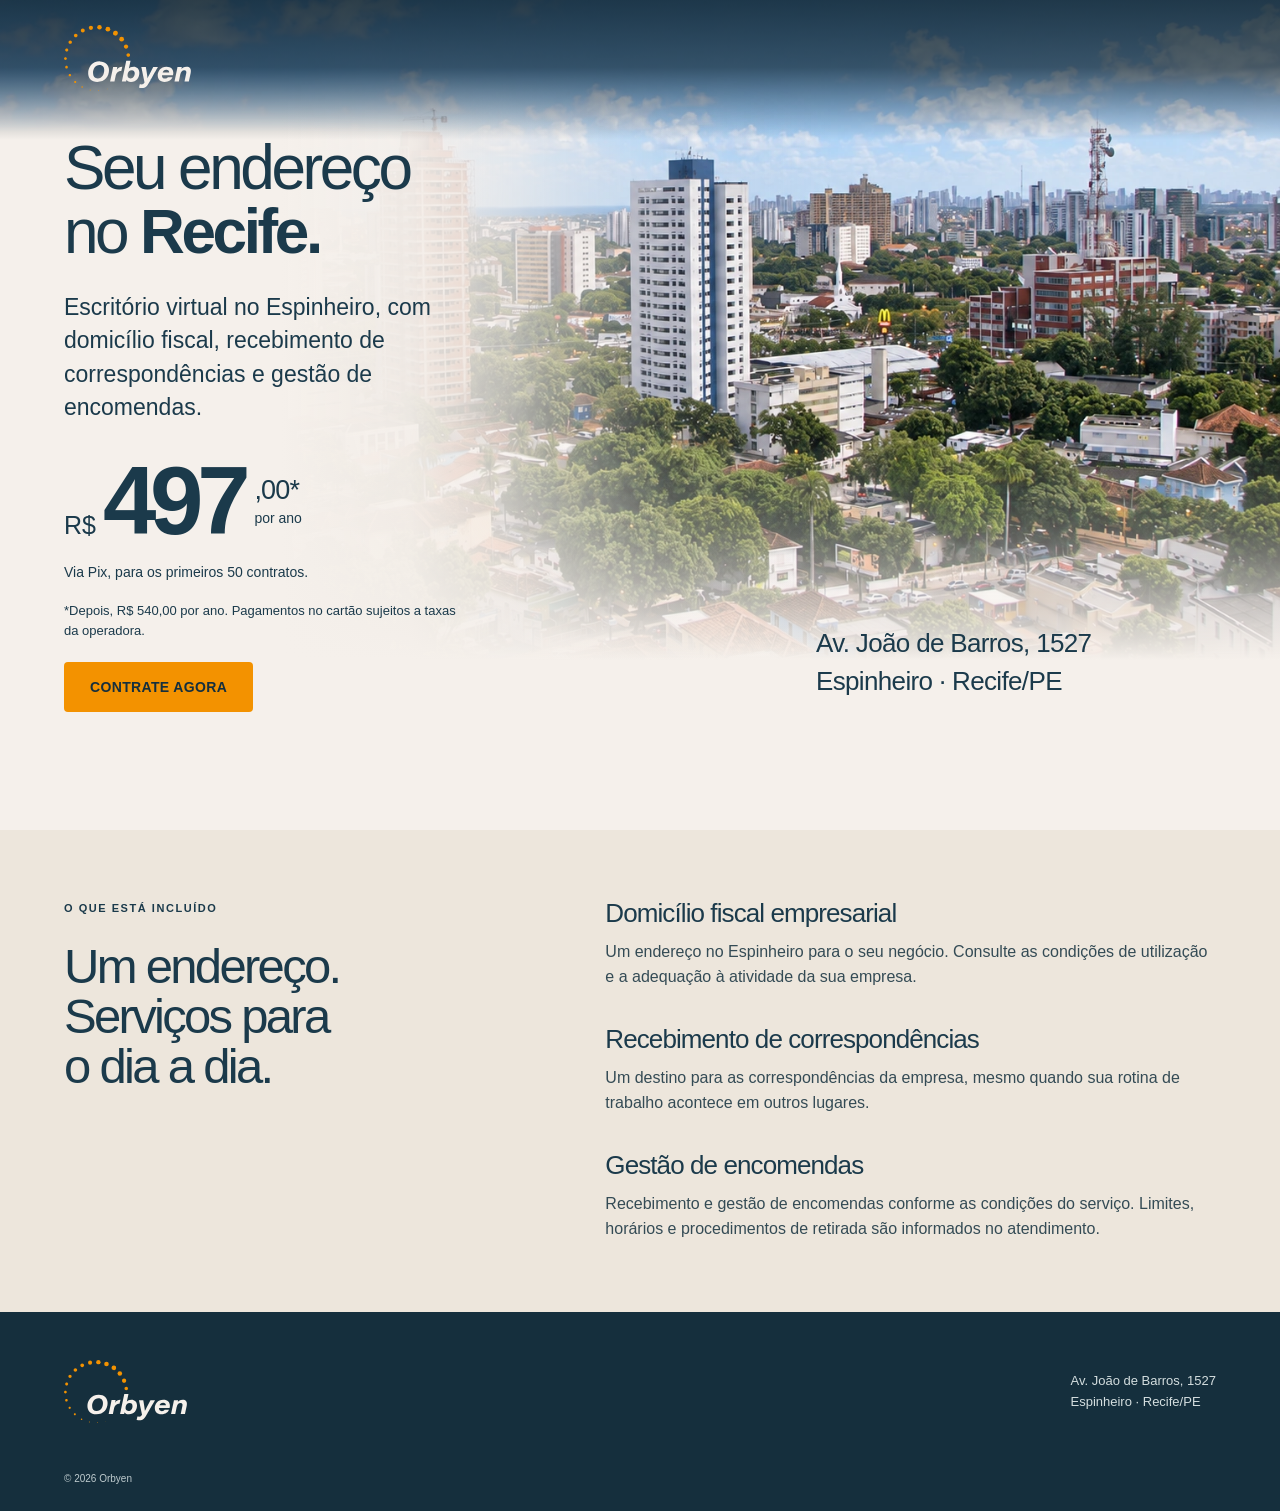
==== index.html @ 60a63a51 "v1" ====
<!doctype html>
<html lang="pt-BR">
<head>
  <meta charset="utf-8"><meta name="viewport" content="width=device-width, initial-scale=1">
  <meta name="description" content="Escritório virtual no Espinheiro, Recife. Domicílio fiscal empresarial, recebimento de correspondências e gestão de encomendas. Plano anual Orbyen por R$ 497,00 via Pix para os primeiros 50 contratos.">
  <title>Orbyen | Escritório virtual no Espinheiro, Recife</title>
  <link rel="icon" href="assets/arco.svg" type="image/svg+xml">
  <link rel="stylesheet" href="styles.css"><link rel="stylesheet" href="fundos.css"><script src="app.js" defer></script>
</head>
<body class="photo-page home-page">
<a class="skip-link" href="#conteudo">Ir para o conteúdo</a>
<header class="site-header">
  <div class="header-inner wrap">
    <a class="brand" href="index.html" aria-label="Orbyen, página inicial"><img src="assets/logo-orbyen.svg" alt="Orbyen" width="130" height="66"></a>
  </div>
</header>
<main id="conteudo">
  <section class="virtual-section photo-scene" id="virtual" aria-labelledby="titulo-virtual">
    <figure class="scene-image"><img src="assets/espinheiro-luz-dia.webp" alt="Panorama do Espinheiro com céu azul e árvores verdes, em edição de luz por IA sobre fotografia de acervo de 2006" width="1528" height="1029" fetchpriority="high"></figure>
    <div class="virtual-inner wrap">
    <div class="virtual-copy"><h1 id="titulo-virtual">Seu endereço<br>no <em>Recife.</em></h1><p class="section-lead">Escritório virtual no Espinheiro, com domicílio fiscal, recebimento de correspondências e gestão de encomendas.</p><div class="price" id="plano" aria-label="497 reais por ano"><span class="currency">R$</span><strong>497</strong><span class="price-end"><span>,00*</span><small>por ano</small></span></div><p class="offer-brief">Via Pix, para os primeiros 50 contratos.</p><p class="price-terms">*Depois, R$ 540,00 por ano. Pagamentos no cartão sujeitos a taxas da operadora.</p>
      <a class="button button-orange offer-cta" data-contact="contratar" href="https://wa.me/5581992944641?text=Ol%C3%A1%2C%20quero%20um%20endere%C3%A7o%20fiscal%20no%20Recife.%20Tenho%20interesse%20no%20escrit%C3%B3rio%20virtual%20da%20Orbyen%20no%20Espinheiro%20e%20no%20plano%20anual%20de%20R%24%20497%2C00%20via%20Pix.%20Gostaria%20de%20confirmar%20as%20condi%C3%A7%C3%B5es%20para%20contratar." target="_blank" rel="noopener noreferrer">CONTRATE AGORA</a>
    </div>
    <div class="address-caption"><p>Av. João de Barros, 1527<br>Espinheiro · Recife/PE</p></div>
    </div>
  </section>

<section class="content-section section-sand" id="servicos" aria-labelledby="titulo-servicos"><div class="content-layout wrap"><div><p class="eyebrow">O QUE ESTÁ INCLUÍDO</p><h2 id="titulo-servicos">Um endereço.<br>Serviços para<br>o dia a dia.</h2></div><div class="content-body editorial-items"><article class="editorial-item"><h3>Domicílio fiscal empresarial</h3><p>Um endereço no Espinheiro para o seu negócio. Consulte as condições de utilização e a adequação à atividade da sua empresa.</p></article><article class="editorial-item"><h3>Recebimento de correspondências</h3><p>Um destino para as correspondências da empresa, mesmo quando sua rotina de trabalho acontece em outros lugares.</p></article><article class="editorial-item"><h3>Gestão de encomendas</h3><p>Recebimento e gestão de encomendas conforme as condições do serviço. Limites, horários e procedimentos de retirada são informados no atendimento.</p></article></div></div></section>
</main>
<footer class="site-footer"><div class="footer-main wrap"><a href="index.html" class="footer-brand" aria-label="Orbyen, início"><img src="assets/logo-orbyen.svg" alt="Orbyen" width="130" height="66" loading="lazy"></a><p>Av. João de Barros, 1527<br>Espinheiro · Recife/PE</p></div><div class="footer-bottom wrap"><span>© 2026 Orbyen</span></div></footer>
</body></html>
---- styles.css ----
:root{--paper:#f5f0eb;--white:#fffdf9;--sand:#ede6dc;--ink:#1b3a4b;--deep:#152f3d;--orange:#f39200;--text:#344b55;--muted:#596c72;--space:clamp(24px,5vw,80px);--max:1320px}
*{box-sizing:border-box}html{scroll-behavior:smooth;scroll-padding-top:110px}body{margin:0;background:var(--paper);color:var(--ink);font-family:"Helvetica Neue",Helvetica,Arial,sans-serif;font-size:17px;line-height:1.6;-webkit-font-smoothing:antialiased}a{color:inherit;text-decoration:none}button{font:inherit}a,button,summary{-webkit-tap-highlight-color:transparent}a:focus-visible,button:focus-visible,summary:focus-visible{outline:3px solid var(--orange);outline-offset:6px}img{max-width:100%;height:auto;display:block}figure,p,h1,h2,h3{margin:0}p+p{margin-top:18px}h1,h2,h3{font-weight:500;line-height:1.03;letter-spacing:-.055em}em{font-style:normal;color:inherit}h1{font-size:clamp(46px,5.3vw,76px)}h2{font-size:clamp(42px,4.5vw,66px)}h3{font-size:30px;letter-spacing:-.035em}.wrap{width:calc(100% - var(--space)*2);max-width:var(--max);margin-inline:auto}.eyebrow{font-size:11px;font-weight:700;letter-spacing:.14em;line-height:1.5;margin-bottom:24px}.skip-link{position:fixed;left:16px;top:-100px;z-index:40;background:var(--paper);padding:12px 18px}.skip-link:focus{top:16px}.site-header{background:var(--ink);color:var(--paper);position:relative;z-index:20}.header-inner{min-height:112px;display:flex;align-items:center;justify-content:space-between;gap:32px}.brand{display:block;flex:0 0 128px}.brand img{width:128px;height:auto}.site-header nav{display:flex;align-items:center;gap:34px;font-size:13px;font-weight:500}.site-header nav>a:not(.nav-contact):hover{color:var(--orange)}.nav-contact{padding:13px 18px;border-radius:4px;background:var(--orange);color:var(--deep);display:flex;align-items:center;gap:24px}.menu-toggle{display:none}.intro{display:grid;grid-template-columns:1.3fr .7fr;gap:65px;align-items:end;padding-block:76px 74px}.intro .eyebrow{margin-bottom:24px}.intro h1 em{color:#8d5000}.intro-side{max-width:370px;margin-left:auto;padding-bottom:5px}.intro-side>p{font-size:18px;line-height:1.65}.text-links{margin-top:26px;display:flex;flex-wrap:wrap;gap:12px 24px;font-size:12px;font-weight:700}.text-links a{display:flex;gap:14px;align-items:center}.text-links a:hover,.inline-link:hover{text-decoration:underline;text-underline-offset:5px}.business-section{background:var(--ink);color:var(--paper);padding-block:56px 64px}.business-grid{display:grid;grid-template-columns:minmax(0,1.35fr) minmax(0,1fr);gap:64px;align-items:center}.city-figure img{height:474px;width:100%;object-fit:cover;object-position:49% 48%}.city-figure figcaption{color:#d4dedf}.business-copy .eyebrow{color:#ffc875;font-size:10px}.business-copy h2 em{color:var(--orange)}.business-copy>p:not(.eyebrow){margin-top:24px;font-size:16px;line-height:1.65;max-width:390px}.business-copy>p.body-small{font-size:14px;color:#d4dedf;margin-top:16px}.button{display:inline-flex;justify-content:center;align-items:center;gap:35px;min-height:52px;padding:14px 22px;border-radius:4px;font-size:13px;font-weight:700;line-height:1.35;transition:background .18s,transform .18s}.button span{font-size:19px;font-weight:400}.button:hover{transform:translateY(-2px)}.button-orange{background:var(--orange);color:var(--deep)}.button-orange:hover{background:#ffa51e}.button-dark{background:var(--ink);color:var(--white)}.button-dark:hover{background:#254f63}.button-outline{border:1px solid currentColor;background:transparent}.business-copy .button{margin-top:29px}figcaption{display:flex;justify-content:space-between;gap:10px;align-items:flex-start;font-size:9px;letter-spacing:.07em;line-height:1.5;margin-top:13px;color:var(--muted)}figcaption a{letter-spacing:0;text-align:right;text-decoration:underline;text-underline-offset:3px}.virtual-section{display:grid;grid-template-columns:minmax(0,1fr) minmax(0,1.15fr);gap:90px;align-items:center;padding-block:116px}.virtual-copy .eyebrow{color:#77501c}.virtual-copy h2 em{color:#9a5700}.section-lead{font-size:21px;line-height:1.45;margin-top:27px}.virtual-copy>p:not(.eyebrow):not(.price-terms):not(.offer-brief):not(.section-lead){margin-top:20px;font-size:15px;color:var(--text);max-width:365px}.neighborhood figure img{width:100%;height:378px;object-fit:cover;object-position:center 44%}.price{display:flex;align-items:baseline;gap:7px;margin-top:27px;line-height:1;color:var(--ink);font-variant-numeric:lining-nums}.price .currency{font-size:25px;font-weight:500}.price strong{font-size:82px;letter-spacing:-.065em;font-weight:600}.price-end{display:flex;align-self:center;flex-direction:column;gap:7px;margin-left:3px}.price-end>span{font-size:27px;letter-spacing:-.03em}.price-end small{font-size:14px}.offer-brief{font-size:12px;margin-top:12px}.virtual-copy .button{margin-top:27px}.price-terms{font-size:11px;line-height:1.65;color:var(--muted);max-width:380px;margin-top:17px}.address-caption{margin-top:33px;display:grid;grid-template-columns:1fr auto;gap:3px 20px}.address-caption .eyebrow{grid-column:1/-1;margin-bottom:10px;font-size:9px}.address-caption>p:not(.eyebrow){font-size:17px;line-height:1.5;letter-spacing:-.015em}.inline-link{font-size:12px;font-weight:600;display:inline-flex;align-items:center;gap:16px}.address-caption .inline-link{align-self:end}.about-section{background:var(--sand);padding-block:77px}.about-inner{display:grid;grid-template-columns:1fr 1.1fr;gap:95px;align-items:center}.about-inner h2{font-size:48px}.about-text>p{font-size:17px;color:var(--text);max-width:560px}.about-text p.clarification{font-size:13px;margin-top:29px;max-width:470px;color:#4f6269}.contact-section{display:grid;grid-template-columns:1fr 1fr;gap:100px;padding-block:100px}.contact-section h2{font-size:53px}.contact-section>div>p:not(.eyebrow){font-size:15px;max-width:330px;margin-top:24px}.contact-actions{display:flex;flex-direction:column;gap:16px;justify-content:center}.contact-option{padding:24px 29px;background:var(--sand);display:flex;justify-content:space-between;align-items:center;gap:20px;transition:background .18s}.contact-option:hover{background:#e4d9ca}.contact-option small{display:block;font-size:9px;font-weight:700;letter-spacing:.11em;margin-bottom:7px}.contact-option strong{font-size:23px;font-weight:500;letter-spacing:-.035em}.contact-option>span:last-child{font-size:27px}.contact-actions .contact-phone{font-size:12px;margin-top:4px;color:var(--muted)}.site-footer{background:var(--deep);color:var(--paper)}.footer-main{padding-block:48px;display:grid;grid-template-columns:1fr 1fr 1fr;gap:40px;align-items:center}.footer-brand{width:124px}.footer-main>p{font-size:13px;color:#d4dedf}.footer-links{justify-self:end;display:flex;flex-direction:column;gap:8px;font-size:12px;color:#d4dedf}.footer-links a:hover{color:var(--orange)}.footer-bottom{display:flex;justify-content:space-between;gap:20px;padding-block:0 24px;font-size:10px;color:#becbce}
/* Páginas de aprofundamento */
.breadcrumb{display:inline-block;margin-bottom:32px;font-size:12px;color:var(--muted)}.breadcrumb:hover{text-decoration:underline}.detail-hero{padding-block:46px 64px;display:grid;grid-template-columns:1.2fr .8fr;gap:70px;align-items:end}.detail-hero .breadcrumb{grid-column:1/-1;margin-bottom:-32px}.detail-hero h1{font-size:clamp(45px,5.4vw,78px)}.detail-hero .hero-support{font-size:19px;line-height:1.6;padding-bottom:5px}.detail-hero .button{margin-top:25px}.detail-panorama img{width:100%;height:420px;object-fit:cover;object-position:center 48%}.detail-panorama figcaption{margin-bottom:65px}.content-section{padding-block:70px}.content-layout{display:grid;grid-template-columns:.85fr 1.15fr;gap:90px}.content-layout h2{font-size:49px}.content-body p{max-width:640px}.editorial-items{display:flex;flex-direction:column;gap:36px}.editorial-item h3{font-size:26px;margin-bottom:12px}.editorial-item p{font-size:16px;color:var(--text)}.section-sand{background:var(--sand)}.process{display:grid;grid-template-columns:repeat(3,1fr);gap:48px;margin-top:44px}.process .step{font-size:12px;font-weight:700;color:#865321;display:block;margin-bottom:17px}.process h3{font-size:26px;margin-bottom:16px}.process p{font-size:15px;color:var(--text)}.sector-list{display:flex;gap:12px 22px;flex-wrap:wrap;margin-top:32px;font-size:14px;font-weight:600}.faq{margin-top:30px}.faq details{background:var(--sand);padding:22px 25px;margin-top:10px}.faq summary{cursor:pointer;font-size:17px;font-weight:500;list-style:none;display:flex;justify-content:space-between;gap:18px}.faq summary::-webkit-details-marker{display:none}.faq summary::after{content:'+';color:#845017;font-size:22px;line-height:1}.faq details[open] summary::after{content:'−'}.faq details p{margin-top:17px;font-size:15px;color:var(--text);max-width:680px}.plan-section{background:var(--ink);color:var(--paper);padding-block:70px}.plan-layout{display:grid;grid-template-columns:1fr 1fr;gap:90px;align-items:center}.plan-section h2{font-size:52px}.plan-section .eyebrow{color:#ffc875}.plan-section .price{color:var(--paper);margin-top:0}.plan-section .price strong{font-size:106px}.plan-section .price-terms{color:#d4dedf;font-size:13px;margin-top:22px;max-width:420px}.plan-section .button{margin-top:28px}.plan-section .offer-brief{font-size:14px}.address-panel{margin-top:30px}.address-panel>p{font-size:19px}.address-panel .inline-link{margin-top:18px}.page-end{padding-block:70px}.page-end-inner{display:flex;align-items:center;justify-content:space-between;gap:45px}.page-end h2{font-size:48px}.page-end p{margin-top:18px;max-width:520px}.page-end .button{flex-shrink:0}.credits-page{max-width:850px;padding-block:60px 90px}.credits-page h1{font-size:60px;margin-bottom:35px}.credits-page h2{font-size:30px;margin-top:40px;margin-bottom:18px}.credits-page p{font-size:16px}.credits-page a:not(.breadcrumb){text-decoration:underline;text-underline-offset:4px}.credits-page img{margin-top:24px;width:100%;height:230px;object-fit:cover}.notice{background:var(--sand);padding:25px;margin-top:40px;font-size:14px}
@media(min-width:1600px){.city-figure img{height:520px}.business-grid{gap:80px}.virtual-section{gap:110px}.neighborhood figure img{height:410px}}
@media(max-width:1050px){:root{--space:32px}.site-header nav{gap:22px;font-size:12px}.intro{gap:40px;grid-template-columns:1.25fr .75fr}.intro h1{font-size:57px}.intro-side>p{font-size:16px}.business-grid{gap:38px}.business-copy h2{font-size:52px}.city-figure img{height:470px}.virtual-section{gap:50px}.virtual-copy h2{font-size:52px}.neighborhood figure img{height:340px}.address-caption{display:block}.address-caption .inline-link{margin-top:17px}.about-inner{gap:50px}.contact-section{gap:50px}.detail-hero{gap:40px}.detail-hero h1{font-size:60px}.content-layout{gap:50px}.plan-layout{gap:50px}.footer-main{grid-template-columns:.7fr 1fr 1fr}}
@media(max-width:760px){:root{--space:24px}html{scroll-padding-top:24px}.header-inner{min-height:90px;gap:20px}.brand,.brand img{width:108px;flex-basis:108px}.menu-toggle{display:flex;align-items:center;gap:27px;padding:10px 0 10px 16px;background:none;color:var(--paper);border:0;font-size:13px;cursor:pointer}.menu-toggle span{font-size:27px;line-height:1}.site-header nav{display:none;position:absolute;top:90px;left:0;right:0;padding:22px var(--space) 30px;background:var(--ink);flex-direction:column;align-items:stretch;gap:0;box-shadow:0 16px 20px #152f3d1a}.site-header nav.is-open{display:flex}.site-header nav>a{padding:15px 0;font-size:16px}.site-header nav>a.nav-contact{padding:16px 20px;margin-top:10px;justify-content:space-between}.intro{display:block;padding-block:43px 42px}.intro h1{font-size:clamp(42px,9.8vw,62px);letter-spacing:-.055em}.intro .eyebrow{font-size:9px;margin-bottom:18px}.intro-side{max-width:none;margin-top:26px}.intro-side>p{font-size:15px;line-height:1.6;max-width:430px}.text-links{font-size:11px;margin-top:20px;gap:12px 22px}.business-section{padding-block:32px 42px}.business-grid{display:flex;flex-direction:column;gap:26px;align-items:stretch}.city-figure{order:2}.business-copy{order:1}.business-copy .eyebrow{font-size:9px;margin-bottom:18px}.business-copy h2{font-size:49px}.business-copy h2 br:nth-child(2){display:none}.business-copy>p:not(.eyebrow){font-size:15px;max-width:100%;margin-top:21px}.business-copy>p.body-small{font-size:13px;margin-top:13px}.business-copy .button{margin-top:25px}.city-figure img{height:250px;object-position:50% 47%}figcaption{font-size:8px;gap:15px;margin-top:10px}.button{min-height:50px;font-size:12px;padding:14px 18px;gap:25px}.virtual-section{display:flex;flex-direction:column;gap:39px;padding-block:58px;align-items:stretch}.virtual-copy h2{font-size:49px}.virtual-copy .eyebrow{font-size:9px;margin-bottom:18px}.section-lead{font-size:20px;margin-top:23px;max-width:400px}.virtual-copy>p:not(.eyebrow):not(.price-terms):not(.offer-brief):not(.section-lead){max-width:400px;font-size:15px}.price strong{font-size:77px}.price .currency{font-size:23px}.price-end>span{font-size:25px}.price-terms{max-width:380px}.neighborhood figure img{height:260px;object-position:center 46%}.address-caption{margin-top:25px}.address-caption>p:not(.eyebrow){font-size:19px}.address-caption .inline-link{margin-top:16px}.about-section{padding-block:51px}.about-inner{display:block}.about-inner h2{font-size:43px}.about-inner h2 br:nth-child(2){display:none}.about-text{margin-top:28px}.about-text>p{font-size:16px}.about-text p.clarification{font-size:13px;margin-top:23px}.contact-section{display:block;padding-block:57px}.contact-section h2{font-size:46px}.contact-section>div>p:not(.eyebrow){font-size:14px;margin-top:21px}.contact-actions{margin-top:30px;gap:12px}.contact-option{padding:22px}.contact-option strong{font-size:23px}.contact-option small{font-size:8px}.contact-actions .contact-phone{font-size:11px}.footer-main{grid-template-columns:1fr;gap:30px;padding-block:37px}.footer-brand{width:112px}.footer-links{justify-self:start;font-size:12px}.footer-main>p{font-size:13px}.footer-bottom{flex-direction:column;gap:7px;padding-block:0 27px;font-size:9px}.eyebrow{margin-bottom:18px}.detail-hero{display:block;padding-block:27px 38px}.detail-hero .breadcrumb{display:inline-block;margin-bottom:32px}.detail-hero h1{font-size:48px}.detail-hero .hero-support{margin-top:28px;font-size:16px}.detail-panorama img{height:240px}.detail-panorama figcaption{margin-bottom:15px}.content-section{padding-block:49px}.content-layout{display:block}.content-layout h2{font-size:40px}.content-body{margin-top:30px}.editorial-items{gap:30px}.editorial-item h3{font-size:25px}.editorial-item p{font-size:15px}.process{grid-template-columns:1fr;gap:30px;margin-top:33px}.process .step{margin-bottom:12px}.process h3{font-size:26px;margin-bottom:12px}.sector-list{font-size:13px;gap:12px 20px}.faq details{padding:19px}.faq summary{font-size:16px}.faq details p{font-size:14px}.plan-section{padding-block:50px}.plan-layout{display:block}.plan-section h2{font-size:43px}.plan-details{margin-top:36px}.plan-section .price strong{font-size:93px}.plan-section .offer-brief{font-size:13px}.plan-section .price-terms{font-size:12px}.page-end{padding-block:50px}.page-end-inner{display:block}.page-end h2{font-size:43px}.page-end p{font-size:15px}.page-end .button{margin-top:26px}.credits-page{padding-block:35px 60px}.credits-page h1{font-size:44px}.credits-page h2{font-size:27px}.credits-page img{height:180px}}
/* Refinamentos da primeira revisão visual: cor de marca e sequência de leitura. */
.intro h1 em,.virtual-copy h2 em{color:var(--ink)}
.virtual-copy .eyebrow{color:var(--ink)}
.business-copy .eyebrow,.plan-section .eyebrow{color:var(--orange)}
.site-header nav a[aria-current="page"]{color:var(--orange)}
figcaption{font-size:10px}
.price-terms{font-size:12px}
.hero-support .hero-offer{font-size:38px;font-weight:500;line-height:1.2;letter-spacing:-.04em;margin-top:24px}
.hero-offer span{font-size:19px;font-weight:400;margin-left:4px;letter-spacing:-.015em}
.hero-support .hero-offer-terms{font-size:12px;line-height:1.6;max-width:380px;margin-top:9px;color:var(--muted)}
@media(max-width:760px){
  .business-grid{gap:0}
  .business-copy{display:contents}
  .business-copy .eyebrow{order:0;margin-bottom:18px}
  .business-copy h2{order:1;margin-bottom:25px}
  .business-copy h2 br:nth-child(2),.about-inner h2 br:nth-child(2){display:initial}
  .city-figure{order:2;margin-bottom:3px}
  .business-copy>p:not(.eyebrow){order:3}
  .business-copy>p.body-small{order:4}
  .business-copy .button{order:5;align-self:flex-start}
  #virtual{gap:0}
  #virtual .virtual-copy,#virtual .neighborhood{display:contents}
  #virtual .eyebrow{order:0}
  #virtual h2{order:1;margin-bottom:28px}
  #virtual .neighborhood figure{order:2}
  #virtual .section-lead{order:3;margin-top:25px}
  #virtual .virtual-copy>p:not(.eyebrow):not(.section-lead):not(.offer-brief):not(.price-terms){order:4}
  #virtual .price{order:5}
  #virtual .offer-brief{order:6}
  #virtual .button{order:7;align-self:flex-start}
  #virtual .price-terms{order:8}
  #virtual .address-caption{order:9;margin-top:33px}
  figcaption{font-size:9px}
}
@media(prefers-reduced-motion:reduce){html{scroll-behavior:auto}*,*::before,*::after{transition:none!important;animation:none!important}}
/* Controles apenas em texto, sem setas, símbolos ou movimento decorativo. */
.button:hover{transform:none}
.faq summary::after{content:'Ler resposta';font-size:12px;line-height:1.5;color:var(--ink);font-weight:400;min-width:85px;text-align:right}
.faq details[open] summary::after{content:'Fechar resposta'}
.menu-toggle{min-width:88px;justify-content:flex-end}
.contact-option>span:last-child{font-size:inherit}
---- fundos.css ----
/* Revisão visual: fotografia em escala de página, com contraste localizado. */
.photo-page .site-header{position:absolute;inset:0 0 auto;background:transparent}
.photo-page .header-inner{min-height:116px}
.photo-page .site-header nav{font-size:14px;text-shadow:0 1px 9px #10263080}
.photo-page .nav-contact{text-shadow:none}
.photo-scene{position:relative;isolation:isolate;background:var(--deep);color:var(--paper)}
.scene-image{position:absolute;inset:0;z-index:-1;overflow:hidden}
.scene-image img{position:absolute;inset:0;width:100%;height:100%;max-width:none;object-fit:cover;object-position:50% 50%}
.scene-image::after{content:"";position:absolute;inset:0;background:linear-gradient(180deg,rgba(10,29,39,.79),rgba(10,29,39,.06) 35%,rgba(10,29,39,.64) 53%,rgba(10,29,39,.94)),linear-gradient(90deg,rgba(10,29,39,.46),transparent 75%)}
.scene-image figcaption{position:absolute;bottom:23px;left:0;right:0;z-index:1;margin-block:0;color:#f5f0eb;font-size:10px;letter-spacing:.09em}
.scene-image figcaption a{color:#f5f0eb;letter-spacing:0}
.photo-scene .eyebrow{color:var(--paper);font-size:11px}
.photo-scene em{color:var(--orange)}
.photo-scene .button-dark{background:var(--orange);color:var(--deep)}
.photo-scene .button-dark:hover{background:#ffa51e}
.photo-scene .button{font-size:14px;min-height:54px}
.photo-scene p,.photo-scene h1,.photo-scene h2{text-shadow:0 2px 14px #0a1d272e}

/* Abertura institucional: a cidade dá contexto às duas frentes. */
.intro.photo-scene{display:flex;align-items:flex-end;min-height:780px;min-height:max(740px,91svh);padding:185px 0 100px}
.intro-inner{display:grid;grid-template-columns:minmax(0,1.7fr) minmax(0,.8fr);gap:64px;align-items:end}
.intro.photo-scene h1{font-size:clamp(58px,6.1vw,92px);line-height:1.04;letter-spacing:-.06em}
.intro.photo-scene h1 em{color:var(--orange)}
.intro.photo-scene .eyebrow{margin-bottom:28px}
.intro.photo-scene .intro-side{max-width:350px;padding-bottom:7px;margin-left:0}
.intro.photo-scene .intro-side>p{font-size:20px;line-height:1.6}
.intro.photo-scene .text-links{flex-direction:column;gap:16px;font-size:13px;margin-top:30px;align-items:flex-start}
.intro.photo-scene .text-links a{gap:23px}
.intro.photo-scene .text-links a span{color:var(--orange);font-size:19px}

/* Um intervalo editorial entre as duas grandes fotografias. */
.home-page .business-section{background:var(--paper);color:var(--ink);padding-block:100px 104px}
.home-page .business-grid{display:block}
.home-page .business-copy{display:grid;grid-template-columns:1.1fr 1fr;gap:110px;align-items:end}
.home-page .business-copy .eyebrow{color:var(--ink);font-size:11px}
.home-page .business-copy h2{font-size:clamp(54px,5.2vw,76px)}
.home-page .business-copy h2 em{color:var(--ink)}
.home-page .business-support{max-width:460px;padding-bottom:5px}
.home-page .business-support>p{font-size:23px;line-height:1.5}
.home-page .business-support .body-small{font-size:17px;color:var(--muted);margin-top:23px}
.home-page .business-support .button{margin-top:32px;font-size:14px}

/* Espinheiro: foto de bairro, oferta e endereço no mesmo campo visual. */
.home-page #virtual{display:block;padding:90px 0 100px;min-height:830px}
.home-page #virtual .scene-image img{object-position:center 48%}
.home-page #virtual .scene-image::after{background:linear-gradient(90deg,rgba(10,29,39,.94),rgba(10,29,39,.84) 33%,rgba(10,29,39,.2) 78%),linear-gradient(0deg,rgba(10,29,39,.85),transparent 70%)}
.virtual-inner{display:grid;grid-template-columns:1.15fr .85fr;gap:110px;align-items:end}
.home-page #virtual .virtual-copy{display:block;max-width:560px}
.home-page #virtual .virtual-copy h2{font-size:clamp(52px,5.1vw,74px);margin-bottom:0}
.home-page #virtual .virtual-copy h2 em{color:var(--orange)}
.home-page #virtual .virtual-copy .eyebrow{color:var(--paper)}
.home-page #virtual .section-lead{font-size:23px;line-height:1.45;max-width:450px;margin-top:27px}
.home-page #virtual .virtual-copy>p:not(.eyebrow):not(.price-terms):not(.offer-brief):not(.section-lead){font-size:17px;color:var(--paper);max-width:420px;margin-top:22px}
.home-page #virtual .price{color:var(--orange);margin-top:29px}
.home-page #virtual .price strong{font-size:96px}
.home-page #virtual .offer-brief{font-size:14px}
.home-page #virtual .price-terms{font-size:13px;max-width:405px;color:#e4e9e8;line-height:1.6}
.home-page #virtual .address-caption{display:block;margin:0 0 12px;max-width:380px}
.home-page #virtual .address-caption .eyebrow{color:var(--paper);font-size:10px;margin-bottom:16px}
.home-page #virtual .address-caption>p:not(.eyebrow){font-size:26px;line-height:1.45;letter-spacing:-.025em}
.home-page #virtual .address-caption .inline-link{margin-top:23px;font-size:13px}
.home-page .about-section{background:var(--paper);padding-block:94px}
.home-page .contact-section{padding-block:70px 100px}
.home-page .contact-option{background:var(--ink);color:var(--paper)}
.home-page .contact-option:hover{background:#254f63}
.home-page .contact-option>span:last-child{color:var(--orange)}

/* As aberturas de produto seguem a mesma linguagem da página inicial. */
.detail-hero.photo-scene{display:flex;align-items:flex-end;padding:230px 0 110px;min-height:790px;min-height:max(790px,92svh)}
.detail-inner{display:grid;grid-template-columns:minmax(0,1.55fr) minmax(0,1fr);column-gap:80px;align-items:end}
.detail-hero.photo-scene .breadcrumb{position:absolute;top:157px;color:var(--paper);margin-bottom:0;justify-self:start}
.detail-hero.photo-scene h1{font-size:clamp(52px,5.25vw,78px);line-height:1.05}
.detail-hero.photo-scene .hero-support{font-size:19px;line-height:1.65;max-width:420px}
.detail-hero.photo-scene .hero-offer{color:var(--orange);font-size:49px;line-height:1.2;margin-top:25px}
.detail-hero.photo-scene .hero-offer span{font-size:21px;color:var(--paper)}
.detail-hero.photo-scene .hero-offer-terms{color:#e4e9e8;font-size:13px;max-width:360px;margin-top:13px}
.office-page .detail-hero.photo-scene .scene-image::after{background:linear-gradient(180deg,rgba(10,29,39,.82),rgba(10,29,39,.25) 27%,rgba(10,29,39,.83) 80%,rgba(10,29,39,.92)),linear-gradient(90deg,rgba(10,29,39,.61),rgba(10,29,39,.13))}
.office-page .detail-inner{grid-template-columns:minmax(0,1.3fr) minmax(0,.85fr)}
.office-page .detail-hero.photo-scene h1{font-size:clamp(48px,4.8vw,71px)}
.office-address{padding-block:90px;display:grid;grid-template-columns:1.1fr 1fr;gap:90px;align-items:center}
.office-address h2{font-size:58px}
.office-address .section-lead{max-width:430px;font-size:19px}
.office-address .address-panel{margin-top:0}
.office-address .address-panel>p{font-size:30px;line-height:1.5;letter-spacing:-.035em}
.office-address .inline-link{margin-top:25px}

@media(min-width:1600px){
  .intro.photo-scene{padding-bottom:125px;min-height:min(950px,92svh)}
  .intro-inner{grid-template-columns:1.8fr .8fr}
  .home-page #virtual{padding-block:110px 120px}
  .detail-hero.photo-scene{padding-top:230px}
}
@media(max-width:1100px) and (min-width:761px){
  .photo-page .site-header nav{font-size:12px;gap:20px}
  .intro-inner{grid-template-columns:1.4fr 1fr;gap:40px}
  .intro.photo-scene h1{font-size:59px}
  .intro.photo-scene .intro-side>p{font-size:18px}
  .home-page .business-copy{gap:60px}
  .virtual-inner{gap:60px;grid-template-columns:1.2fr .8fr}
  .home-page #virtual .virtual-copy h2{font-size:55px}
  .home-page #virtual .address-caption>p:not(.eyebrow){font-size:22px}
  .detail-inner{column-gap:35px;grid-template-columns:1.2fr 1fr}
  .detail-hero.photo-scene h1{font-size:51px}
  .office-page .detail-hero.photo-scene h1{font-size:49px}
  .office-page .detail-inner{column-gap:32px;grid-template-columns:1.1fr 1fr}
  .detail-hero.photo-scene .hero-support{font-size:17px}
}
@media(max-width:760px){
  .photo-page .header-inner{min-height:90px}
  .photo-page .site-header nav{text-shadow:none}
  .photo-page .site-header nav.is-open{background:var(--deep)}
  .photo-scene .scene-image figcaption{font-size:9px;bottom:20px;letter-spacing:.04em;align-items:end;gap:20px}
  .scene-image figcaption a{max-width:53%}
  .intro.photo-scene{min-height:780px;min-height:max(720px,96svh);padding:165px 0 82px;align-items:flex-end}
  .intro.photo-scene .scene-image img{object-position:43% 48%}
  .intro.photo-scene .scene-image::after{background:linear-gradient(180deg,rgba(10,29,39,.76),rgba(10,29,39,.12) 24%,rgba(10,29,39,.8) 50%,rgba(10,29,39,.94))}
  .intro-inner{display:block}
  .intro.photo-scene h1{font-size:clamp(40px,11.3vw,67px);line-height:1.06;letter-spacing:-.058em}
  .intro.photo-scene .eyebrow{font-size:10px;margin-bottom:21px}
  .intro.photo-scene .intro-side{max-width:430px;margin-top:30px;padding:0}
  .intro.photo-scene .intro-side>p{font-size:17px;line-height:1.6}
  .intro.photo-scene .text-links{margin-top:25px;font-size:13px;gap:12px}
  .home-page .business-section{padding-block:60px 64px}
  .home-page .business-copy{display:block}
  .home-page .business-copy .eyebrow{font-size:10px}
  .home-page .business-copy h2{font-size:clamp(47px,11vw,65px);margin:0}
  .home-page .business-copy h2 br:nth-child(2){display:initial}
  .home-page .business-support{margin-top:28px;max-width:500px}
  .home-page .business-support>p{font-size:20px}
  .home-page .business-support .body-small{font-size:16px;margin-top:20px}
  .home-page .business-support .button{margin-top:27px}
  .home-page #virtual{padding:65px 0 85px;min-height:0}
  .virtual-inner{display:block}
  .home-page #virtual .scene-image img{object-position:62% center}
  .home-page #virtual .scene-image::after{background:linear-gradient(90deg,rgba(10,29,39,.92),rgba(10,29,39,.76)),linear-gradient(0deg,rgba(10,29,39,.42),transparent 75%)}
  .home-page #virtual .virtual-copy{display:block}
  .home-page #virtual .virtual-copy h2{font-size:clamp(43px,11.4vw,65px);margin:0}
  .home-page #virtual .virtual-copy .eyebrow{font-size:10px}
  .home-page #virtual .section-lead{font-size:21px;margin-top:26px}
  .home-page #virtual .virtual-copy>p:not(.eyebrow):not(.price-terms):not(.offer-brief):not(.section-lead){font-size:16px;margin-top:20px}
  .home-page #virtual .price strong{font-size:86px}
  .home-page #virtual .offer-brief{font-size:13px}
  .home-page #virtual .price-terms{font-size:12px;max-width:370px}
  .home-page #virtual .address-caption{display:block;margin:48px 0 0}
  .home-page #virtual .address-caption>p:not(.eyebrow){font-size:24px}
  .home-page #virtual .address-caption .inline-link{font-size:12px;margin-top:19px}
  .home-page .about-section{padding-block:57px}
  .home-page .contact-section{padding-block:20px 62px}
  .detail-hero.photo-scene{display:block;padding:122px 0 85px;min-height:790px}
  .detail-inner,.office-page .detail-inner{display:block}
  .detail-hero.photo-scene .breadcrumb{position:static;display:inline-block;margin-bottom:50px;font-size:12px}
  .detail-hero.photo-scene .eyebrow{font-size:9px}
  .detail-hero.photo-scene h1{font-size:clamp(40px,10.2vw,63px);line-height:1.08}
  .office-page .detail-hero.photo-scene h1{font-size:clamp(37px,9.4vw,61px)}
  .detail-hero.photo-scene .hero-support{font-size:17px;margin-top:30px;max-width:480px}
  .detail-hero.photo-scene .hero-offer{font-size:46px;margin-top:25px}
  .detail-hero.photo-scene .hero-offer-terms{font-size:12px;max-width:380px}
  .detail-hero.photo-scene .scene-image::after{background:linear-gradient(180deg,rgba(10,29,39,.79),rgba(10,29,39,.76) 25%,rgba(10,29,39,.88) 60%,rgba(10,29,39,.94))}
  .office-page .detail-hero.photo-scene .scene-image::after{background:linear-gradient(180deg,rgba(10,29,39,.8),rgba(10,29,39,.74) 22%,rgba(10,29,39,.88) 65%,rgba(10,29,39,.94))}
  .detail-hero.photo-scene .scene-image img{object-position:43% center}
  .office-address{display:block;padding-block:57px}
  .office-address h2{font-size:43px}
  .office-address .section-lead{font-size:18px}
  .office-address .address-panel{margin-top:35px}
  .office-address .address-panel>p{font-size:26px}
}
@media(max-width:360px){
  .photo-scene .button{font-size:12px;padding:14px 16px;gap:20px}
  .intro.photo-scene h1{font-size:39px}
  .home-page #virtual .virtual-copy h2{font-size:42px}
  .detail-hero.photo-scene h1{font-size:36px}
  .office-page .detail-hero.photo-scene h1{font-size:33px}
}

/* Revisão de luz: retirar o véu azul, preservar cor e luz das fotografias. */
.photo-page .site-header{position:relative;background:var(--ink)}
.photo-page .site-header nav{text-shadow:none}
.photo-scene{background:var(--paper);color:var(--ink)}
.photo-scene p,.photo-scene h1,.photo-scene h2{text-shadow:none}
.photo-scene .eyebrow,.photo-scene em,.intro.photo-scene h1 em{color:var(--ink)}
.intro.photo-scene{min-height:max(660px,80svh);padding-top:155px}
.detail-hero.photo-scene{min-height:max(690px,80svh);padding-top:180px}
.detail-hero.photo-scene .breadcrumb{top:35px;color:var(--ink);background:rgba(245,240,235,.94);padding:8px 12px}
.intro.photo-scene .scene-image img,.companies-page .detail-hero .scene-image img{object-position:center 40%;transform:none}
.photo-scene .scene-image::after,.office-page .detail-hero.photo-scene .scene-image::after{
  background:linear-gradient(0deg,rgba(245,240,235,.99),rgba(245,240,235,.97) 29%,rgba(245,240,235,.85) 43%,rgba(245,240,235,.23) 63%,transparent 79%);
}
.photo-scene .scene-image figcaption,.photo-scene .scene-image figcaption a{color:var(--ink)}
.detail-hero.photo-scene .hero-offer,.detail-hero.photo-scene .hero-offer span,.detail-hero.photo-scene .hero-offer-terms{color:var(--ink)}
.home-page #virtual .scene-image img,.office-page .detail-hero .scene-image img{object-position:center bottom;transform:scale(1.22);transform-origin:center bottom}
.home-page #virtual .scene-image::after{
  background:linear-gradient(90deg,rgba(245,240,235,.97),rgba(245,240,235,.93) 38%,rgba(245,240,235,.15) 74%,transparent),linear-gradient(0deg,rgba(245,240,235,.99),rgba(245,240,235,.96) 21%,transparent 46%);
}
.home-page #virtual .virtual-copy h2 em,.home-page #virtual .virtual-copy .eyebrow,.home-page #virtual .price,.home-page #virtual .price-terms,.home-page #virtual .address-caption .eyebrow{color:var(--ink)}
.home-page #virtual .virtual-copy>p:not(.eyebrow):not(.price-terms):not(.offer-brief):not(.section-lead){color:var(--ink)}
.home-page .contact-option>span:last-child{color:inherit;font-size:inherit}
@media(min-width:761px){
  .office-page .detail-hero.photo-scene .scene-image::after{background:linear-gradient(0deg,rgba(245,240,235,.99),rgba(245,240,235,.97) 36%,rgba(245,240,235,.85) 57%,rgba(245,240,235,.23) 72%,transparent 88%)}
}
@media(max-width:760px){
  .intro.photo-scene{min-height:700px;padding-top:190px}
  .intro.photo-scene .scene-image img,.companies-page .detail-hero .scene-image img{object-position:48% 40%;transform:scale(1.1);transform-origin:center center}
  .intro.photo-scene .scene-image::after{background:linear-gradient(0deg,rgba(245,240,235,.99),rgba(245,240,235,.97) 41%,rgba(245,240,235,.82) 57%,transparent 82%)}
  .detail-hero.photo-scene{padding-top:235px;min-height:810px}
  .detail-hero.photo-scene .breadcrumb{position:absolute;top:25px;margin:0}
  .detail-hero.photo-scene .scene-image::after,.office-page .detail-hero.photo-scene .scene-image::after{background:linear-gradient(0deg,rgba(245,240,235,.99),rgba(245,240,235,.97) 51%,rgba(245,240,235,.84) 68%,transparent 89%)}
  .home-page #virtual{padding-top:195px}
  .home-page #virtual .scene-image::after{background:linear-gradient(0deg,rgba(245,240,235,.99),rgba(245,240,235,.96) 68%,rgba(245,240,235,.88) 82%,transparent 100%)}
}

/* Abertura: texto acompanha a área do mar; edifícios permanecem livres. */
.home-page .site-header{position:absolute;inset:0 0 auto;background:transparent}
.home-page .site-header nav,.home-page .menu-toggle{text-shadow:0 1px 9px rgba(12,32,43,.7)}
.home-page .site-header .nav-contact{text-shadow:none}
.home-page .intro.photo-scene{min-height:max(740px,90svh);padding:290px 0 112px}
.home-page .intro-inner{grid-template-columns:52% 48%;gap:0;align-items:start}
.home-page .intro-title,.home-page .intro-side{grid-column:2}
.home-page .intro.photo-scene h1{font-size:clamp(48px,4.5vw,72px);line-height:1.06;letter-spacing:-.055em}
.home-page .intro.photo-scene .intro-side{max-width:450px;margin:25px 0 0;padding:0}
.home-page .intro.photo-scene .intro-side>p{font-size:18px;line-height:1.6}
.home-page .intro.photo-scene .text-links{flex-direction:row;gap:18px 28px;margin-top:25px;font-size:13px}
.home-page .intro.photo-scene .scene-image img{object-position:center 40%;transform:none}
.home-page .intro.photo-scene .scene-image::before{content:"";position:absolute;inset:0 0 auto;height:190px;z-index:1;background:linear-gradient(180deg,rgba(12,32,43,.64),rgba(12,32,43,.26) 55%,transparent);pointer-events:none}
.home-page .intro.photo-scene .scene-image::after{background:radial-gradient(ellipse 66% 76% at 96% 93%,rgba(245,240,235,.98),rgba(245,240,235,.94) 37%,rgba(245,240,235,.75) 62%,rgba(245,240,235,.18) 83%,transparent 100%)}
.home-page .intro .scene-image figcaption{bottom:25px;color:var(--paper);text-shadow:0 1px 4px rgba(12,32,43,.95)}
.home-page .intro .scene-image figcaption a{color:var(--ink);text-shadow:none}
@media(min-width:761px) and (max-width:1100px){
  .home-page .intro.photo-scene{min-height:max(720px,90svh);padding-bottom:105px}
  .home-page .intro-inner{grid-template-columns:45% 55%}
  .home-page .intro.photo-scene h1{font-size:clamp(39px,4.6vw,51px)}
  .home-page .intro.photo-scene .intro-side>p{font-size:17px}
  .home-page .intro.photo-scene .scene-image::after{background:radial-gradient(ellipse 85% 76% at 96% 93%,rgba(245,240,235,.98),rgba(245,240,235,.94) 37%,rgba(245,240,235,.75) 62%,rgba(245,240,235,.18) 83%,transparent 100%)}
  .home-page #virtual .scene-image::after{background:linear-gradient(90deg,rgba(245,240,235,.97),rgba(245,240,235,.93) 38%,rgba(245,240,235,.15) 74%,transparent),linear-gradient(0deg,rgba(245,240,235,.99),rgba(245,240,235,.96) 33%,transparent 58%)}
  .companies-page .detail-hero.photo-scene .scene-image::after{background:linear-gradient(0deg,rgba(245,240,235,.99),rgba(245,240,235,.97) 29%,rgba(245,240,235,.9) 52%,rgba(245,240,235,.23) 70%,transparent 85%)}
  .office-page .detail-hero.photo-scene .scene-image::after{background:linear-gradient(0deg,rgba(245,240,235,.99),rgba(245,240,235,.97) 36%,rgba(245,240,235,.94) 57%,rgba(245,240,235,.23) 75%,transparent 90%)}
}
@media(max-width:760px){
  .home-page .intro.photo-scene{min-height:max(760px,100svh);padding:360px 0 96px}
  .home-page .intro-inner{display:block}
  .home-page .intro.photo-scene h1{font-size:clamp(36px,9.7vw,61px);line-height:1.07}
  .home-page .intro.photo-scene .intro-side{max-width:450px;margin-top:23px}
  .home-page .intro.photo-scene .intro-side>p{font-size:16px;line-height:1.6}
  .home-page .intro.photo-scene .text-links{gap:15px 25px;margin-top:24px;font-size:13px}
  .home-page .intro.photo-scene .scene-image img{object-position:72% center;transform:none}
  .home-page .intro.photo-scene .scene-image::after{background:linear-gradient(0deg,rgba(245,240,235,.97),rgba(245,240,235,.9) 22%,rgba(245,240,235,.73) 43%,rgba(245,240,235,.12) 62%,transparent 76%)}
  .home-page .intro .scene-image figcaption{color:var(--ink);text-shadow:none}
  .home-page .site-header nav.is-open{background:rgba(21,47,61,.96);text-shadow:none}
}

/* Espinheiro: recorte de bairro com oferta e endereço. */
.home-page #virtual{padding:76px 0 102px;min-height:830px}
.home-page #virtual .scene-image img{
  inset:auto 0 auto auto;top:-205px;width:min(78vw,1100px);height:auto;
  object-fit:contain;object-position:center;transform:none;
}
.home-page #virtual .scene-image::after{
  background:linear-gradient(90deg,var(--paper),var(--paper) 22%,rgba(245,240,235,.96) 32%,rgba(245,240,235,.72) 40%,rgba(245,240,235,.13) 53%,transparent 65%),linear-gradient(180deg,transparent 310px,rgba(245,240,235,.35) 390px,var(--paper) 530px);
}
.home-page #virtual .virtual-inner{grid-template-columns:1.08fr .92fr;gap:100px}
.home-page #virtual .virtual-copy{max-width:520px}
.home-page #virtual .virtual-copy h2{font-size:clamp(52px,4.85vw,70px)}
.home-page #virtual .section-lead{max-width:430px}
.home-page #virtual .address-caption{margin-bottom:12px;justify-self:end;width:100%;max-width:400px}
@media(min-width:1600px){
  .home-page #virtual .scene-image img{right:max(0px,calc((100vw - 1560px)/2))}
}
@media(min-width:761px) and (max-width:1100px){
  .home-page #virtual{padding-top:62px;min-height:810px}
  .home-page #virtual .scene-image img{top:-120px;width:1000px;right:-150px}
  .home-page #virtual .scene-image::after{background:linear-gradient(90deg,var(--paper),rgba(245,240,235,.98) 24%,rgba(245,240,235,.92) 40%,rgba(245,240,235,.18) 65%,transparent 80%),linear-gradient(180deg,transparent 280px,rgba(245,240,235,.8) 390px,var(--paper) 540px)}
  .home-page #virtual .virtual-inner{grid-template-columns:1.18fr .82fr;gap:46px}
  .home-page #virtual .virtual-copy h2{font-size:52px}
  .home-page #virtual .address-caption>p:not(.eyebrow){font-size:22px}
}
@media(max-width:760px){
  .home-page #virtual{padding:240px 0 85px;min-height:0}
  .home-page #virtual .scene-image img{top:-160px;right:0;width:100%;height:445px;object-fit:cover;object-position:58% bottom}
  .home-page #virtual .scene-image::after{background:linear-gradient(180deg,transparent 110px,rgba(245,240,235,.26) 165px,rgba(245,240,235,.94) 240px,var(--paper) 280px)}
  .home-page #virtual .virtual-inner{display:block}
  .home-page #virtual .virtual-copy h2{font-size:clamp(42px,11.4vw,65px)}
  .home-page #virtual .address-caption{margin:42px 0 0;max-width:400px}
  .home-page #virtual .address-caption>p:not(.eyebrow){font-size:24px}
}

/* Fase atual: escritório virtual disponível; CNPJs apenas no horizonte da marca. */
.home-page .intro.photo-scene .scene-image::after{background:radial-gradient(ellipse 78% 90% at 100% 88%,rgba(245,240,235,.98),rgba(245,240,235,.96) 42%,rgba(245,240,235,.86) 72%,rgba(245,240,235,.28) 92%,transparent 100%)}
.home-page .intro.photo-scene .intro-side>p.intro-offer{font-size:34px;font-weight:500;line-height:1.2;letter-spacing:-.035em;margin-top:22px}
.home-page .intro-offer span{font-size:17px;font-weight:400;letter-spacing:0}
.home-page .intro.photo-scene .intro-side>p.intro-terms{font-size:12px;line-height:1.6;max-width:390px;margin-top:10px}
.home-page .intro.photo-scene .text-links{align-items:center;gap:18px 24px}
.home-page .services-section .business-copy h2{font-size:clamp(46px,4.6vw,66px)}
.home-page .service-summary{display:flex;flex-direction:column;gap:24px}
.home-page .service-summary h3{font-size:21px;letter-spacing:-.025em;line-height:1.2;margin-bottom:8px}
.home-page .service-summary article p{font-size:16px;line-height:1.65;color:var(--muted);margin:0}
.home-page .about-text>p.future-note{font-size:15px;line-height:1.65;max-width:470px;margin-top:32px;color:var(--muted)}
.future-page .future-message{max-width:830px;padding-block:85px 100px}
.future-page .future-message h1{font-size:clamp(44px,5vw,68px)}
.future-page .future-message>p:not(.eyebrow){max-width:650px;font-size:19px;margin-top:28px}
.future-page .future-message .button{margin-top:30px}
@media(min-width:761px) and (max-width:1100px){
  .home-page .intro.photo-scene .scene-image::after{background:radial-gradient(ellipse 100% 90% at 100% 88%,rgba(245,240,235,.98),rgba(245,240,235,.96) 42%,rgba(245,240,235,.8) 72%,rgba(245,240,235,.24) 92%,transparent 100%)}
}
@media(max-width:760px){
  .home-page .intro.photo-scene .scene-image::after{background:linear-gradient(0deg,rgba(245,240,235,.97),rgba(245,240,235,.92) 35%,rgba(245,240,235,.78) 60%,rgba(245,240,235,.3) 78%,transparent 92%)}
  .home-page .intro.photo-scene .intro-side>p.intro-offer{font-size:29px}
  .home-page .intro.photo-scene .intro-side>p.intro-terms{font-size:12px}
  .home-page .intro.photo-scene .text-links{align-items:flex-start;flex-direction:column;gap:17px}
  .home-page .services-section .business-copy h2{font-size:clamp(41px,10.5vw,60px)}
  .home-page .services-section .business-copy h2 br{display:initial}
  .home-page .service-summary{gap:25px}
  .home-page .service-summary h3{font-size:21px}
  .home-page .about-text>p.future-note{font-size:14px;margin-top:28px}
  .future-page .future-message{padding-block:42px 65px}
  .future-page .future-message>p:not(.eyebrow){font-size:17px}
}

/* Contato em dois momentos de decisão: oferta e adequação da atividade. */
.offer-actions{display:flex;flex-wrap:wrap;align-items:flex-start;gap:18px 26px;margin-top:26px}
.cta-primary{display:flex;flex-direction:column;align-items:flex-start;gap:10px}
.home-page #virtual .offer-actions .button{margin-top:0}
.home-page #virtual .cta-primary .button{order:0}
.home-page #virtual .cta-primary .contact-channel{order:1}
.offer-actions>.inline-link{min-height:54px;text-decoration:underline;text-underline-offset:4px}
.contact-channel{font-size:12px;line-height:1.5;color:var(--muted)}
.home-page .contact-actions{align-items:flex-start;gap:10px}
.home-page .contact-actions .button{min-height:54px;font-size:14px}
.home-page .contact-section>div>p:not(.eyebrow){max-width:430px}
.plan-section .contact-channel{color:#d4dedf}
.page-end .cta-primary{flex-shrink:0}
.image-credits{padding-bottom:28px;color:#d4dedf;font-size:12px}
.image-credits summary{cursor:pointer;list-style:none;text-decoration:underline;text-underline-offset:4px;width:fit-content}
.image-credits summary::-webkit-details-marker{display:none}
.image-credits>div{max-width:820px;margin-top:20px;line-height:1.65}
.image-credits a{text-decoration:underline;text-underline-offset:3px}
.home-page .footer-main{grid-template-columns:1fr 1fr}
.home-page .footer-main>p{justify-self:end}
@media(max-width:760px){
  .home-page .footer-main{grid-template-columns:1fr}
  .home-page .footer-main>p{justify-self:start}
}
@media(max-width:760px){
  .offer-actions{gap:8px 24px}
  .offer-actions>.inline-link{min-height:44px}
  .contact-channel{font-size:12px}
}

/* Abertura única: a seção aprovada do Espinheiro passa a receber a navegação. */
.home-page #virtual{--opening-top:136px;--lower-veil:linear-gradient(180deg,transparent min(430px,calc(100svh - 330px)),rgba(245,240,235,.35) min(530px,calc(100svh - 230px)),var(--paper) min(660px,calc(100svh - 130px)));padding-top:var(--opening-top);padding-bottom:60px;min-height:min(830px,100svh)}
.home-page #virtual .virtual-inner{min-height:min(560px,calc(100svh - var(--opening-top) - 60px))}
.home-page #virtual .virtual-copy{align-self:start}
.home-page #virtual .virtual-copy h1{font-size:clamp(52px,4.85vw,70px);margin-bottom:0}
.home-page #virtual .virtual-copy h1 em{font-style:normal;font-weight:700}
.home-page #virtual .offer-cta{min-height:50px;margin-top:20px;padding:14px 26px;border-radius:4px;background:var(--orange);color:var(--deep);font-size:14px;font-weight:700;letter-spacing:.025em;line-height:1.35}
.home-page #virtual .offer-cta:hover{background:var(--orange);text-decoration:underline;text-underline-offset:4px}
.home-page #virtual .offer-cta:focus-visible{outline-color:var(--ink);outline-offset:4px}
.home-page #virtual .scene-image img{top:-190px;right:0;width:100%;height:auto;object-fit:contain}
.home-page #virtual .scene-image::before{content:"";position:absolute;inset:0 0 auto;height:calc(var(--opening-top) + 4px);z-index:1;background:linear-gradient(180deg,rgba(12,32,43,.85),rgba(12,32,43,.7) 48%,transparent);pointer-events:none}
.home-page #virtual .scene-image::after{background:linear-gradient(90deg,var(--paper),var(--paper) 22%,rgba(245,240,235,.96) 32%,rgba(245,240,235,.72) 40%,rgba(245,240,235,.13) 53%,transparent 65%),var(--lower-veil);mask-image:linear-gradient(180deg,transparent calc(var(--opening-top) - 66px),#000 calc(var(--opening-top) - 4px))}
@media(min-width:1600px){
  .home-page #virtual .scene-image img{width:1600px;right:calc((100vw - 1600px)/2)}
}
@media(min-width:761px) and (max-width:1100px){
  .home-page #virtual{--opening-top:136px}
  .home-page #virtual .scene-image img{top:-80px;width:1100px;right:0}
  .home-page #virtual .scene-image::after{background:linear-gradient(90deg,var(--paper),rgba(245,240,235,.98) 24%,rgba(245,240,235,.92) 40%,rgba(245,240,235,.18) 65%,transparent 80%),var(--lower-veil)}
  .home-page #virtual .virtual-copy h1{font-size:52px}
}
/* Em janelas baixas, preservar toda a oferta na primeira visualização. */
@media(min-width:761px) and (max-height:760px){
  .home-page .header-inner{min-height:96px}
  .home-page #virtual{--opening-top:116px;padding-bottom:40px}
  .home-page #virtual .virtual-inner{min-height:calc(100svh - var(--opening-top) - 40px)}
  .home-page #virtual .virtual-copy h1{font-size:clamp(52px,4.85vw,64px)}
  .home-page #virtual .section-lead{margin-top:18px;font-size:21px;line-height:1.4}
  .home-page #virtual .price{margin-top:18px}
  .home-page #virtual .price strong{font-size:92px}
  .home-page #virtual .price-terms{margin-top:12px}
  .home-page #virtual .offer-cta{min-height:46px;margin-top:12px;padding-block:12px}
}
@media(max-width:760px){
  .home-page #virtual{--opening-top:clamp(150px,23svh,200px);padding-top:var(--opening-top);min-height:0}
  .home-page #virtual .virtual-inner{min-height:0}
  .home-page .site-header nav{display:flex;position:static;flex-direction:row;align-items:center;padding:0;background:transparent;box-shadow:none}
  .home-page .site-header nav>a{padding:0;font-size:12px}
  .home-page #virtual .scene-image img{top:-125px;right:0;width:100%;height:445px;object-fit:cover;object-position:58% bottom}
  .home-page #virtual .scene-image::before{height:130px}
  .home-page #virtual .scene-image::after{background:linear-gradient(180deg,transparent 80px,rgba(245,240,235,.26) calc(var(--opening-top) - 65px),rgba(245,240,235,.96) calc(var(--opening-top) - 8px),var(--paper) calc(var(--opening-top) + 45px));mask-image:none}
  .home-page #virtual .virtual-copy h1{font-size:clamp(42px,11.4vw,65px)}
  .home-page #virtual .section-lead{margin-top:18px}
  .home-page #virtual .price{margin-top:22px}
  .home-page #virtual .offer-brief{margin-top:10px}
  .home-page #virtual .price-terms{margin-top:14px}
  .home-page #virtual .offer-cta{min-height:48px;margin-top:16px}
}
@media(max-width:760px) and (max-height:680px){
  .home-page #virtual{--opening-top:128px}
  .home-page #virtual .section-lead{margin-top:14px}
  .home-page #virtual .price{margin-top:18px}
  .home-page #virtual .price-terms{margin-top:10px}
}
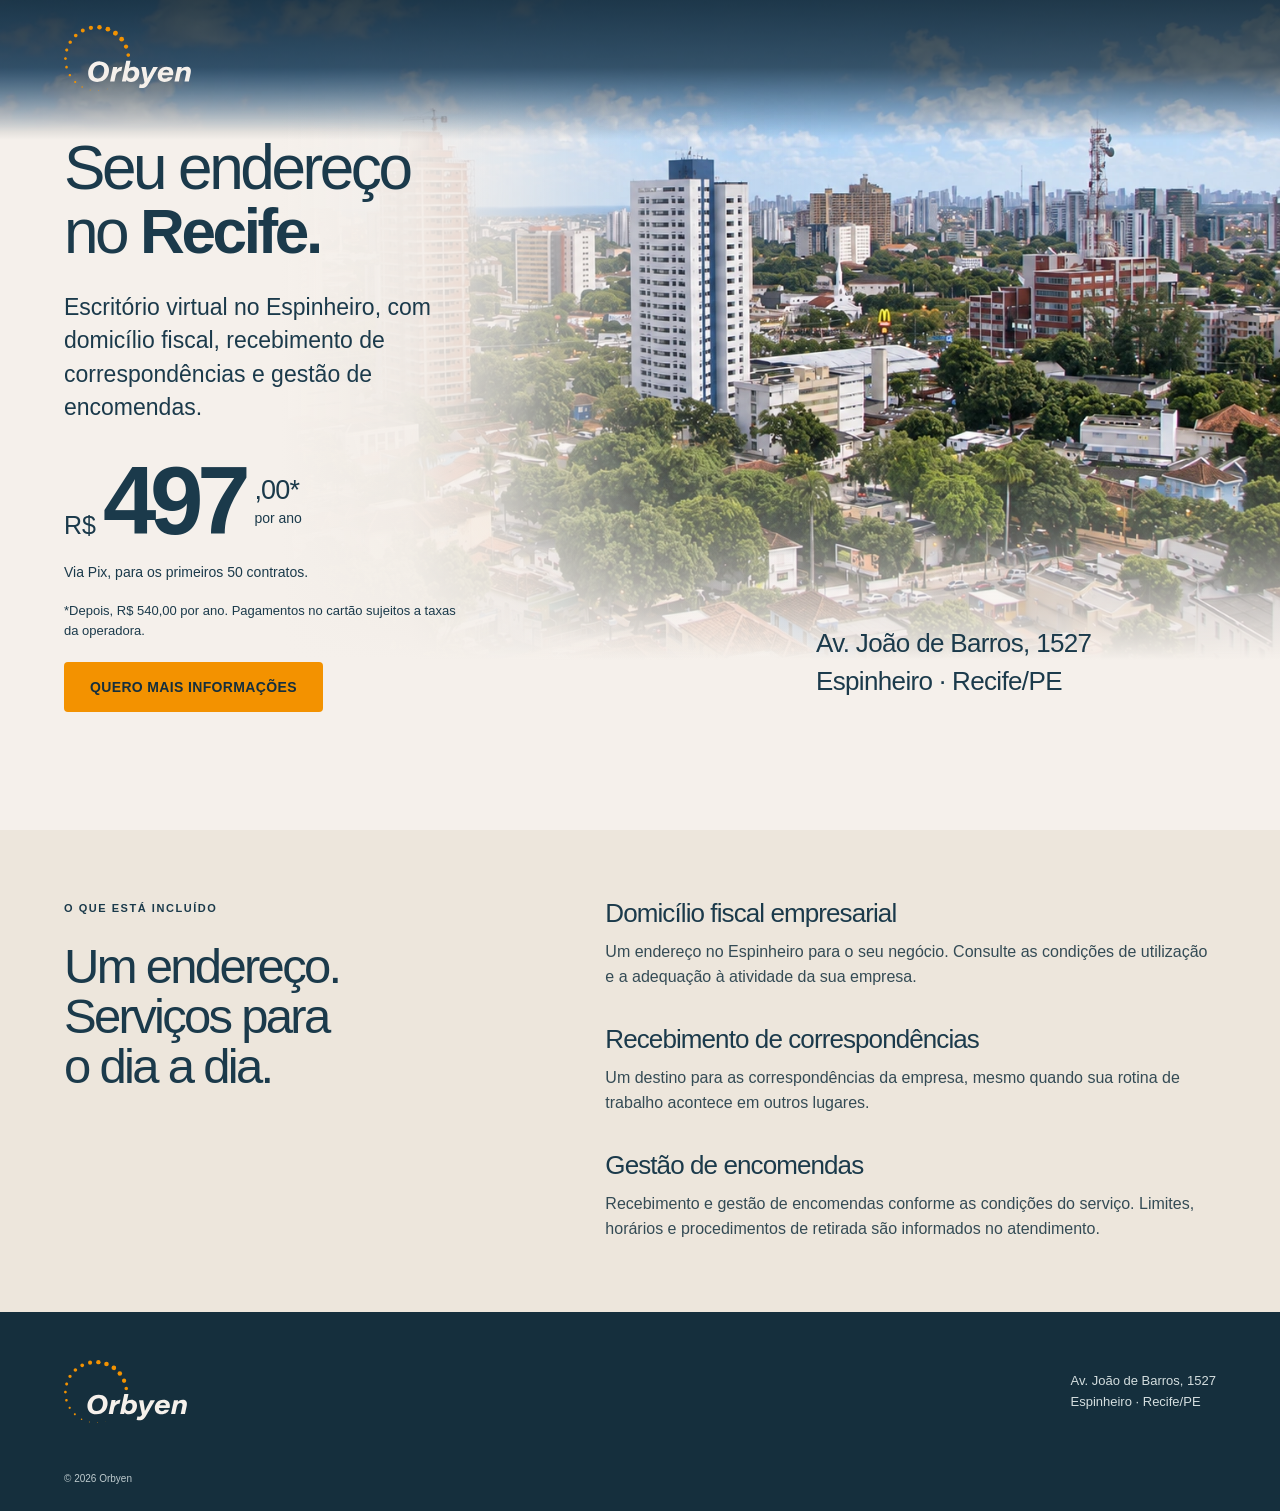
==== commit 6cff117b: "Atualiza CTA para pedido de informações" ====
--- a/index.html
+++ b/index.html
@@ -19,7 +19,7 @@
     <figure class="scene-image"><img src="assets/espinheiro-luz-dia.webp" alt="Panorama do Espinheiro com céu azul e árvores verdes, em edição de luz por IA sobre fotografia de acervo de 2006" width="1528" height="1029" fetchpriority="high"></figure>
     <div class="virtual-inner wrap">
     <div class="virtual-copy"><h1 id="titulo-virtual">Seu endereço<br>no <em>Recife.</em></h1><p class="section-lead">Escritório virtual no Espinheiro, com domicílio fiscal, recebimento de correspondências e gestão de encomendas.</p><div class="price" id="plano" aria-label="497 reais por ano"><span class="currency">R$</span><strong>497</strong><span class="price-end"><span>,00*</span><small>por ano</small></span></div><p class="offer-brief">Via Pix, para os primeiros 50 contratos.</p><p class="price-terms">*Depois, R$ 540,00 por ano. Pagamentos no cartão sujeitos a taxas da operadora.</p>
-      <a class="button button-orange offer-cta" data-contact="contratar" href="https://wa.me/5581992944641?text=Ol%C3%A1%2C%20quero%20um%20endere%C3%A7o%20fiscal%20no%20Recife.%20Tenho%20interesse%20no%20escrit%C3%B3rio%20virtual%20da%20Orbyen%20no%20Espinheiro%20e%20no%20plano%20anual%20de%20R%24%20497%2C00%20via%20Pix.%20Gostaria%20de%20confirmar%20as%20condi%C3%A7%C3%B5es%20para%20contratar." target="_blank" rel="noopener noreferrer">CONTRATE AGORA</a>
+      <a class="button button-orange offer-cta" data-contact="contratar" href="https://wa.me/5581992944641?text=Ol%C3%A1%2C%20quero%20um%20endere%C3%A7o%20fiscal%20no%20Recife.%20Tenho%20interesse%20no%20escrit%C3%B3rio%20virtual%20da%20Orbyen%20no%20Espinheiro%20e%20no%20plano%20anual%20de%20R%24%20497%2C00%20via%20Pix.%20Gostaria%20de%20confirmar%20as%20condi%C3%A7%C3%B5es%20para%20contratar." target="_blank" rel="noopener noreferrer">QUERO MAIS INFORMAÇÕES</a>
     </div>
     <div class="address-caption"><p>Av. João de Barros, 1527<br>Espinheiro · Recife/PE</p></div>
     </div>
